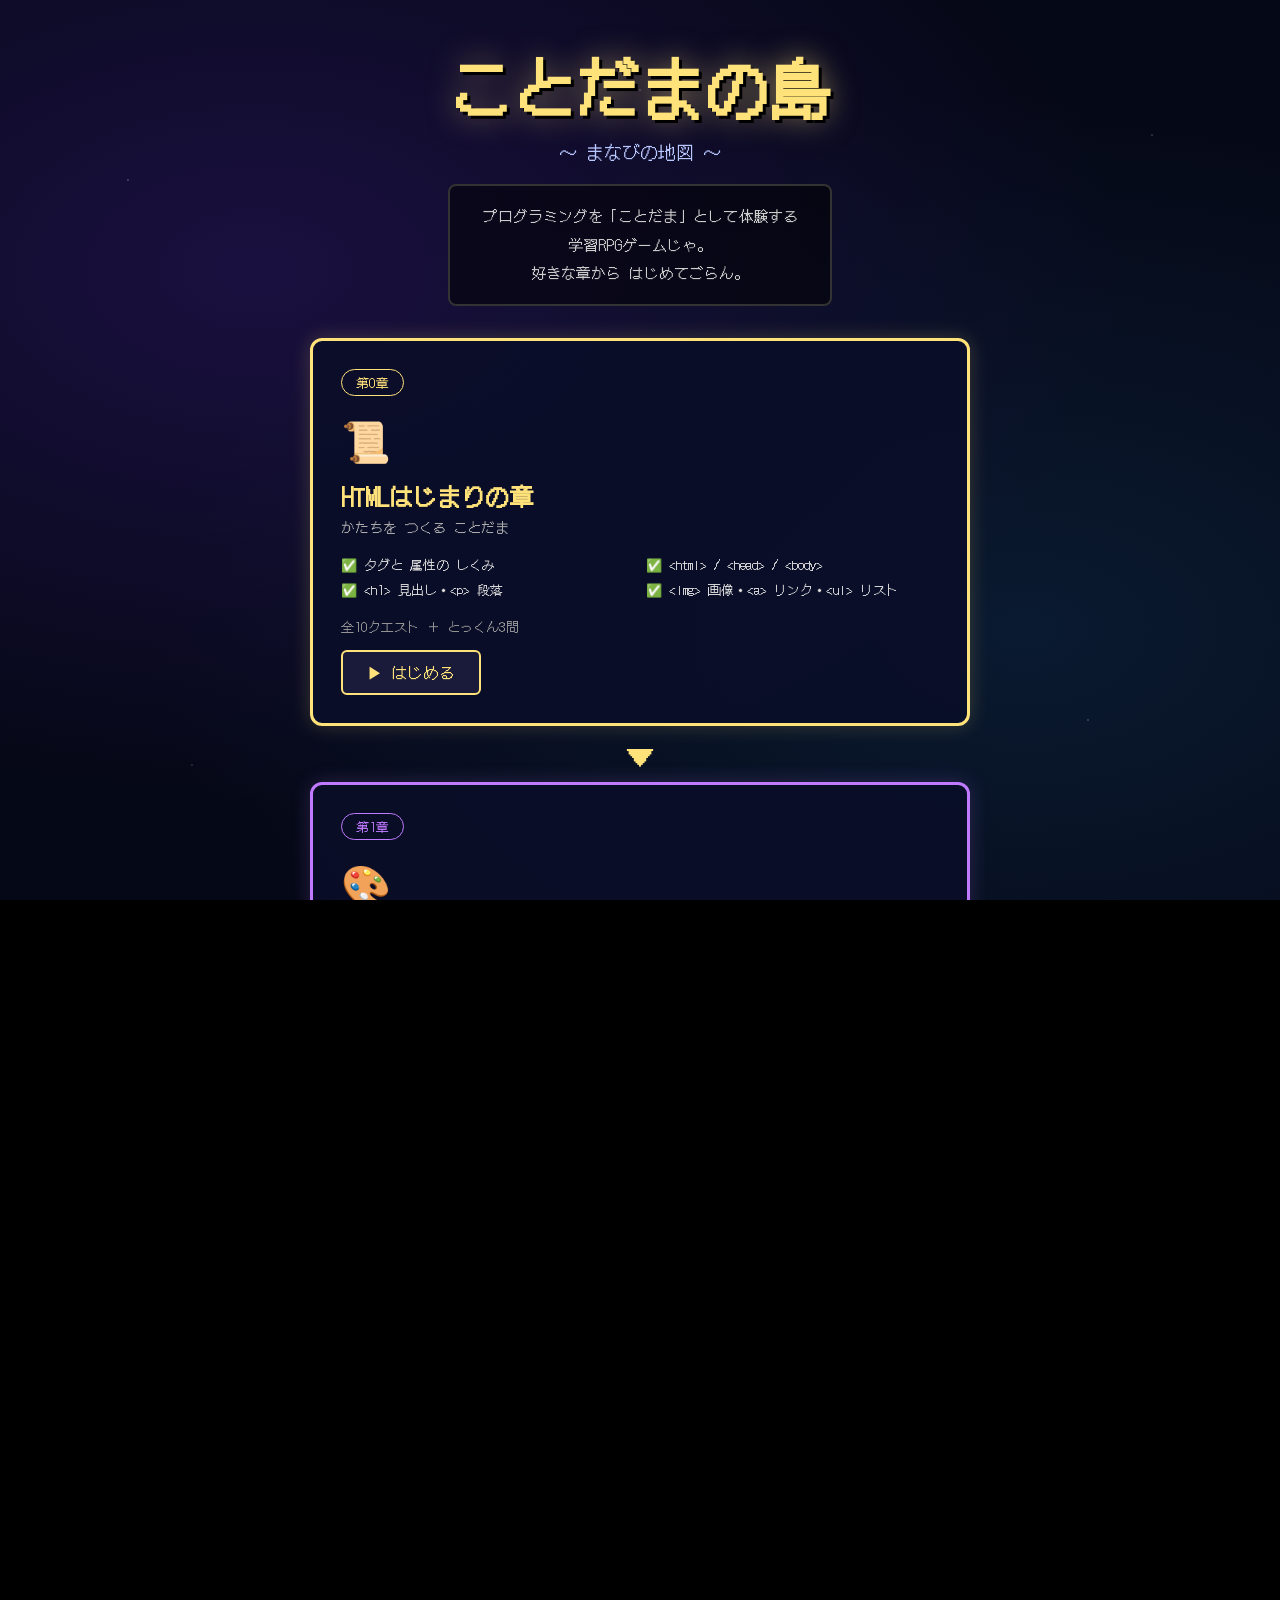
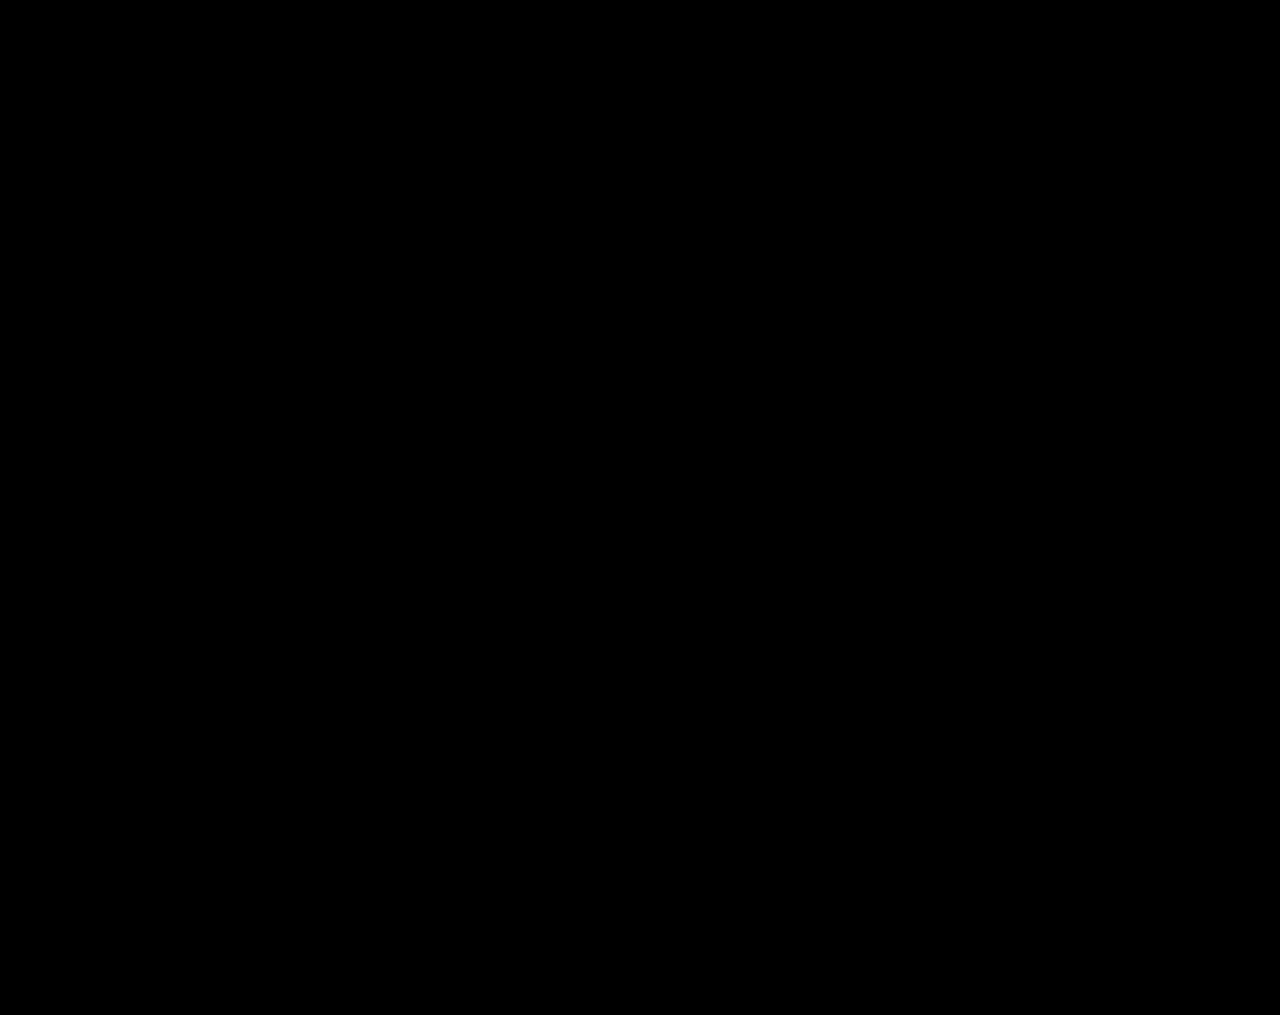
==== index.html @ 4306a242 "Initial commit Co-Authored-By: Claude Opus 4.8 <noreply@anthropic.com>" ====
<!DOCTYPE html>
<html lang="ja">
<head>
  <meta charset="UTF-8">
  <meta name="viewport" content="width=device-width, initial-scale=1.0">
  <title>ことだまの島 ～まなびの地図～</title>
  <link href="https://fonts.googleapis.com/css2?family=DotGothic16&family=Yusei+Magic&display=swap" rel="stylesheet">
  <link rel="stylesheet" href="css/style.css">
  <link rel="stylesheet" href="css/home.css">
</head>
<body>
  <div class="home-wrap">

    <!-- タイトルロゴ -->
    <header class="home-header">
      <h1 class="home-logo">ことだまの島</h1>
      <p class="home-tagline">～ まなびの地図 ～</p>
      <p class="home-desc">
        プログラミングを「ことだま」として体験する<br>
        学習RPGゲームじゃ。<br>
        好きな章から はじめてごらん。
      </p>
    </header>

    <!-- 章選択カード -->
    <main class="chapter-map">

      <!-- 第0章：HTML編 -->
      <a href="html-game.html" class="chapter-card html-card">
        <div class="card-badge">第0章</div>
        <div class="card-icon">📜</div>
        <h2 class="card-title">HTMLはじまりの章</h2>
        <p class="card-subtitle">かたちを つくる ことだま</p>
        <ul class="card-skills">
          <li>✅ タグと 属性の しくみ</li>
          <li>✅ &lt;html&gt; / &lt;head&gt; / &lt;body&gt;</li>
          <li>✅ &lt;h1&gt; 見出し・&lt;p&gt; 段落</li>
          <li>✅ &lt;img&gt; 画像・&lt;a&gt; リンク・&lt;ul&gt; リスト</li>
        </ul>
        <div class="card-quests">全10クエスト ＋ とっくん3問</div>
        <div class="card-start">▶ はじめる</div>
      </a>

      <!-- 矢印 -->
      <div class="map-arrow">▼</div>

      <!-- 第1章：CSS編 -->
      <a href="css-game.html" class="chapter-card css-card">
        <div class="card-badge">第1章</div>
        <div class="card-icon">🎨</div>
        <h2 class="card-title">いろをぬる章</h2>
        <p class="card-subtitle">かざりを つける ことだま</p>
        <ul class="card-skills">
          <li>✅ &lt;style&gt; タグの しくみ</li>
          <li>✅ color / background-color</li>
          <li>✅ font-size / text-align</li>
          <li>✅ padding / クラスセレクタ</li>
        </ul>
        <div class="card-quests">全8クエスト ＋ とっくん3問</div>
        <div class="card-start">▶ はじめる</div>
      </a>

      <!-- 矢印 -->
      <div class="map-arrow">▼</div>

      <!-- 第2章：JavaScript編 -->
      <a href="js-game.html" class="chapter-card js-card-open">
        <div class="card-badge js-badge">第2章</div>
        <div class="card-icon">⚡</div>
        <h2 class="card-title js-card-title">うごきを あたえる章</h2>
        <p class="card-subtitle">いのちを ふきこむ ことだま</p>
        <ul class="card-skills">
          <li>✅ 変数（ことだま石）</li>
          <li>✅ 計算・文字のあつかい</li>
          <li>✅ if文・forループ</li>
          <li>✅ 配列・関数（まほうのなまえ）</li>
        </ul>
        <div class="card-quests">全10クエスト ＋ とっくん3問</div>
        <div class="card-start js-card-start">▶ はじめる</div>
      </a>

      <!-- 矢印 -->
      <div class="map-arrow">▼</div>

      <!-- 第3章：DOM操作編 -->
      <a href="dom-game.html" class="chapter-card dom-card">
        <div class="card-badge dom-badge">第3章</div>
        <div class="card-icon">🪄</div>
        <h2 class="card-title dom-card-title">ページを あやつる章</h2>
        <p class="card-subtitle">3つの ちからを つなぐ ことだま</p>
        <ul class="card-skills">
          <li>✅ getElementById・textContent</li>
          <li>✅ style・classList（CSS連携）</li>
          <li>✅ addEventListener（ボタンで動く！）</li>
          <li>✅ ミニアプリ「メモちょう」を 作る</li>
        </ul>
        <div class="card-quests">全10クエスト ＋ とっくん3問（アプリ自作）</div>
        <div class="card-start dom-card-start">▶ はじめる</div>
      </a>

      <!-- 矢印 -->
      <div class="map-arrow">▼</div>

      <!-- 本編：Code of History（全4章クリアで解放） -->
      <a href="../Code of History/index.html" class="chapter-card honhen-card locked" id="honhen-card">
        <div class="card-badge honhen-badge">本編</div>
        <div class="card-icon">🏛</div>
        <h2 class="card-title honhen-title">Code of History</h2>
        <p class="card-subtitle">あんごうの れきしを かけぬける だいぼうけん</p>
        <p class="honhen-message" id="honhen-message">🔒 4つの章を すべてクリアすると とびらが ひらく…</p>
        <div class="card-start honhen-start" id="honhen-start" hidden>▶ 本編へ 旅立つ</div>
      </a>

    </main>

    <!-- フッターメッセージ -->
    <footer class="home-footer">
      <p>💡 わからなくなったら「ヒント」ボタンを つかえるぞ。<br>
         ゆっくり じぶんのペースで すすんでよいのじゃ。</p>
    </footer>

  </div>

  <script src="js/home.js"></script>
</body>
</html>
---- css/style.css ----
/* ========================================
   ことだまの島 - ドラクエ風スタイル
   ======================================== */

* {
  margin: 0;
  padding: 0;
  box-sizing: border-box;
}

html, body {
  height: 100%;
  font-family: 'DotGothic16', 'Yusei Magic', sans-serif;
  background: #000;
  color: #fff;
  overflow: hidden;
}

/* 画面切替 */
.screen {
  display: none;
  width: 100vw;
  height: 100vh;
}
.screen.active {
  display: flex;
}

/* ============ タイトル画面 ============ */
#title-screen {
  background:
    radial-gradient(ellipse at center, #1a2547 0%, #050816 80%);
  justify-content: center;
  align-items: center;
}
.title-inner {
  text-align: center;
  padding: 40px;
  max-width: 600px;
}
.game-title {
  font-size: clamp(40px, 7vw, 72px);
  letter-spacing: 0.1em;
  color: #ffe27a;
  text-shadow:
    3px 3px 0 #000,
    -1px -1px 0 #000,
    0 0 30px rgba(255, 226, 122, 0.5);
  margin-bottom: 10px;
}
.game-subtitle {
  font-size: clamp(16px, 2.5vw, 24px);
  color: #b8c7ff;
  margin-bottom: 40px;
}
.title-desc {
  font-size: 16px;
  line-height: 1.9;
  color: #ddd;
  margin-bottom: 40px;
  background: rgba(0, 0, 0, 0.5);
  border: 3px solid #fff;
  border-radius: 6px;
  padding: 20px;
}
.title-hint {
  margin-top: 20px;
  font-size: 12px;
  color: #888;
}

/* ============ ドラクエ風ボタン ============ */
.dq-button {
  font-family: inherit;
  font-size: 18px;
  background: #1a1a3a;
  color: #fff;
  border: 3px solid #fff;
  border-radius: 6px;
  padding: 12px 28px;
  cursor: pointer;
  letter-spacing: 0.05em;
  transition: all 0.1s;
  box-shadow: 0 4px 0 #000;
}
.dq-button:hover {
  background: #2a3a6a;
  transform: translateY(-2px);
  box-shadow: 0 6px 0 #000;
}
.dq-button:active {
  transform: translateY(2px);
  box-shadow: 0 2px 0 #000;
}
.dq-button.small {
  font-size: 14px;
  padding: 8px 16px;
}
.dq-button.gray {
  background: #2a2a3a;
  border-color: #999;
  color: #ddd;
}

/* ============ ゲーム本編画面 ============ */
#game-screen {
  flex-direction: column;
  background: #0a0e1f;
}

/* ステータスバー */
.status-bar {
  display: flex;
  gap: 20px;
  align-items: center;
  padding: 10px 20px;
  background: #1a1a3a;
  border-bottom: 3px solid #fff;
  font-size: 14px;
  flex-wrap: wrap;
}
.status-item strong {
  color: #ffe27a;
  font-size: 16px;
  margin-left: 4px;
}
.quest-title-display {
  margin-left: auto;
  color: #b8c7ff;
}
.quest-title-display strong {
  color: #ffe27a;
}

/* メインエリア（左右2分割） */
.main-area {
  flex: 1;
  display: grid;
  grid-template-columns: 1fr 1fr;
  gap: 10px;
  padding: 10px;
  min-height: 0;
}
.panel {
  display: flex;
  flex-direction: column;
  background: #0d1124;
  border: 3px solid #fff;
  border-radius: 6px;
  overflow: hidden;
  min-height: 0;
}
.panel-header {
  background: #1a1a3a;
  border-bottom: 2px solid #fff;
  padding: 8px 14px;
  font-size: 15px;
  color: #ffe27a;
  letter-spacing: 0.05em;
}

/* エディタ */
#code-editor {
  flex: 1;
  width: 100%;
  background: #050816;
  color: #d4f0ff;
  border: none;
  outline: none;
  padding: 14px;
  font-family: 'Courier New', 'DotGothic16', monospace;
  font-size: 15px;
  line-height: 1.7;
  resize: none;
  tab-size: 2;
}
.editor-buttons {
  display: flex;
  gap: 8px;
  padding: 8px;
  background: #1a1a3a;
  border-top: 2px solid #fff;
}

/* プレビュー */
#preview-frame {
  flex: 1;
  width: 100%;
  background: #fff;
  border: none;
}

/* メッセージウィンドウ（ドラクエ風） */
.message-window {
  position: relative;
  margin: 0 10px 10px;
  background: #000;
  border: 4px solid #fff;
  border-radius: 8px;
  padding: 16px 50px 16px 20px;
  min-height: 110px;
  box-shadow:
    inset 0 0 0 2px #000,
    inset 0 0 0 4px #fff;
}
.message-speaker {
  font-size: 14px;
  color: #ffe27a;
  margin-bottom: 8px;
}
.message-text {
  font-size: 17px;
  line-height: 1.7;
  color: #fff;
  white-space: pre-wrap;
  min-height: 50px;
}
.next-arrow {
  position: absolute;
  right: 16px;
  bottom: 12px;
  background: none;
  border: none;
  color: #ffe27a;
  font-size: 24px;
  cursor: pointer;
  animation: blink 1s steps(2) infinite;
}
.next-arrow:hover {
  transform: scale(1.2);
}
.next-arrow.hidden {
  display: none;
}
@keyframes blink {
  50% { opacity: 0; }
}

/* ============ モーダル ============ */
.modal {
  position: fixed;
  inset: 0;
  background: rgba(0, 0, 0, 0.85);
  display: flex;
  justify-content: center;
  align-items: center;
  z-index: 100;
  animation: fadeIn 0.3s;
}
.modal.hidden {
  display: none;
}
@keyframes fadeIn {
  from { opacity: 0; }
  to { opacity: 1; }
}
.modal-content {
  background: #0d1124;
  border: 4px solid #ffe27a;
  border-radius: 10px;
  padding: 36px;
  max-width: 520px;
  text-align: center;
  box-shadow: 0 0 40px rgba(255, 226, 122, 0.5);
  animation: popIn 0.4s;
}
@keyframes popIn {
  from { transform: scale(0.7); opacity: 0; }
  to { transform: scale(1); opacity: 1; }
}
.modal-title {
  font-size: 28px;
  color: #ffe27a;
  margin-bottom: 24px;
  text-shadow: 2px 2px 0 #000;
}
.reveal-box {
  background: #1a1a3a;
  border: 2px solid #fff;
  border-radius: 6px;
  padding: 20px;
  margin-bottom: 24px;
}
.reveal-label {
  font-size: 14px;
  color: #b8c7ff;
  margin-bottom: 10px;
}
.reveal-name {
  font-size: 26px;
  color: #ffe27a;
  margin-bottom: 12px;
  font-weight: bold;
}
.reveal-desc {
  font-size: 15px;
  line-height: 1.8;
  color: #ddd;
  text-align: left;
}
.ending-text {
  font-size: 16px;
  line-height: 1.9;
  color: #fff;
  margin-bottom: 24px;
}

/* タイトルナビリンク */
.title-nav {
  display: flex;
  gap: 16px;
  justify-content: center;
  flex-wrap: wrap;
}
.nav-link {
  color: #b8c7ff;
  text-decoration: none;
  font-size: 14px;
  padding: 6px 14px;
  border: 1px solid #555;
  border-radius: 4px;
  font-family: inherit;
  transition: all 0.2s;
}
.nav-link:hover {
  border-color: #ffe27a;
  color: #ffe27a;
}

/* エンディングのボタン群 */
.ending-buttons {
  display: flex;
  flex-direction: column;
  gap: 12px;
  align-items: center;
}

/* タイプライター中のカーソル */
.typing-cursor {
  display: inline-block;
  width: 10px;
  background: #ffe27a;
  animation: blink 0.7s steps(2) infinite;
}

/* 汎用の表示切替 */
.is-hidden {
  display: none !important;
}

/* タイトル画面の「つづきから」「とっくん」ボタン */
.title-extra-buttons {
  margin-top: 14px;
  display: flex;
  gap: 12px;
  justify-content: center;
  flex-wrap: wrap;
}

/* ステータスバーの図鑑ボタン */
.status-bar .zukan-btn {
  font-size: 12px;
  padding: 4px 10px;
}

/* ============ ことだま図鑑 ============ */
.zukan-content {
  max-width: 640px;
  width: 90vw;
  max-height: 85vh;
  display: flex;
  flex-direction: column;
}
.zukan-note {
  font-size: 13px;
  color: #b8c7ff;
  margin-bottom: 14px;
}
.zukan-list {
  overflow-y: auto;
  text-align: left;
  display: flex;
  flex-direction: column;
  gap: 10px;
  margin-bottom: 18px;
  padding-right: 4px;
  min-height: 0;
}
.zukan-entry {
  background: #1a1a3a;
  border: 2px solid #fff;
  border-radius: 6px;
  padding: 12px 14px;
  flex-shrink: 0;
}
.zukan-name {
  color: #ffe27a;
  font-size: 18px;
  margin-bottom: 6px;
}
.zukan-desc {
  color: #ddd;
  font-size: 13px;
  line-height: 1.7;
  white-space: pre-wrap;
}
.zukan-entry.locked {
  opacity: 0.55;
  border-color: #666;
}
.zukan-entry.locked .zukan-name {
  color: #999;
}

/* レスポンシブ */
@media (max-width: 900px) {
  .main-area {
    grid-template-columns: 1fr;
    grid-template-rows: 1fr 1fr;
  }
  .quest-title-display {
    width: 100%;
    margin-left: 0;
  }
}
---- css/home.css ----
/* ========================================
   ホーム画面（まなびの地図）スタイル
   ======================================== */

body {
  overflow-y: auto;
  background:
    radial-gradient(ellipse at 20% 30%, #1a1040 0%, transparent 60%),
    radial-gradient(ellipse at 80% 70%, #0a1a30 0%, transparent 60%),
    #050816;
}

/* 星屑アニメーション */
body::before {
  content: '';
  position: fixed;
  inset: 0;
  background-image:
    radial-gradient(1px 1px at 10% 20%, rgba(255,255,255,0.6) 0%, transparent 100%),
    radial-gradient(1px 1px at 30% 60%, rgba(255,255,255,0.4) 0%, transparent 100%),
    radial-gradient(1px 1px at 50% 10%, rgba(255,255,255,0.5) 0%, transparent 100%),
    radial-gradient(1px 1px at 70% 40%, rgba(255,255,255,0.3) 0%, transparent 100%),
    radial-gradient(1px 1px at 85% 80%, rgba(255,255,255,0.6) 0%, transparent 100%),
    radial-gradient(1px 1px at 15% 85%, rgba(255,255,255,0.4) 0%, transparent 100%),
    radial-gradient(1px 1px at 90% 15%, rgba(255,255,255,0.5) 0%, transparent 100%),
    radial-gradient(1px 1px at 55% 75%, rgba(255,255,255,0.3) 0%, transparent 100%);
  pointer-events: none;
  z-index: 0;
}

.home-wrap {
  position: relative;
  z-index: 1;
  max-width: 700px;
  margin: 0 auto;
  padding: 40px 20px 60px;
  display: flex;
  flex-direction: column;
  align-items: center;
  gap: 32px;
}

/* ヘッダー */
.home-header {
  text-align: center;
}
.home-logo {
  font-family: 'DotGothic16', sans-serif;
  font-size: clamp(36px, 7vw, 64px);
  color: #ffe27a;
  text-shadow:
    3px 3px 0 #000,
    0 0 30px rgba(255,226,122,0.5);
  margin-bottom: 6px;
}
.home-tagline {
  font-size: 18px;
  color: #b8c7ff;
  margin-bottom: 20px;
}
.home-desc {
  font-size: 15px;
  line-height: 1.9;
  color: #ccc;
  background: rgba(0,0,0,0.5);
  border: 2px solid #333;
  border-radius: 8px;
  padding: 16px 24px;
}

/* 章の地図 */
.chapter-map {
  display: flex;
  flex-direction: column;
  align-items: center;
  gap: 0;
  width: 100%;
}

/* 矢印 */
.map-arrow {
  font-size: 28px;
  color: #ffe27a;
  margin: 8px 0;
  animation: bounce 1.2s ease-in-out infinite;
}
@keyframes bounce {
  0%, 100% { transform: translateY(0); }
  50%       { transform: translateY(6px); }
}

/* 章カードの共通スタイル */
.chapter-card {
  position: relative;
  width: 100%;
  background: rgba(10, 14, 40, 0.9);
  border: 3px solid #fff;
  border-radius: 12px;
  padding: 28px;
  text-decoration: none;
  color: #fff;
  transition: transform 0.2s, box-shadow 0.2s;
  display: block;
}
.chapter-card:not(.locked):hover {
  transform: translateY(-4px) scale(1.01);
}

/* HTML編 テーマ */
.html-card {
  border-color: #ffe27a;
  box-shadow: 0 0 20px rgba(255,226,122,0.2);
}
.html-card:hover {
  box-shadow: 0 8px 32px rgba(255,226,122,0.4);
}

/* CSS編 テーマ */
.css-card {
  border-color: #c07aff;
  box-shadow: 0 0 20px rgba(192,122,255,0.2);
}
.css-card:hover {
  box-shadow: 0 8px 32px rgba(192,122,255,0.4);
}

/* JS編（ロック中） */
.js-card {
  border-color: #555;
  opacity: 0.6;
  cursor: not-allowed;
}
.lock-icon {
  position: absolute;
  top: 12px;
  right: 16px;
  font-size: 24px;
}

/* バッジ */
.card-badge {
  display: inline-block;
  padding: 3px 14px;
  border-radius: 20px;
  font-size: 13px;
  margin-bottom: 14px;
  border: 1px solid currentColor;
}
.html-card .card-badge { color: #ffe27a; border-color: #ffe27a; }
.css-card  .card-badge { color: #c07aff; border-color: #c07aff; }
.js-card   .card-badge { color: #888;    border-color: #888; }

/* カードアイコン */
.card-icon {
  font-size: 40px;
  margin-bottom: 10px;
}

/* カードタイトル */
.card-title {
  font-size: 24px;
  margin-bottom: 4px;
}
.html-card .card-title { color: #ffe27a; }
.css-card  .card-title { color: #e8a0ff; }
.js-card   .card-title { color: #aaa; }

.card-subtitle {
  font-size: 14px;
  color: #aaa;
  margin-bottom: 18px;
}

/* スキルリスト */
.card-skills {
  list-style: none;
  display: grid;
  grid-template-columns: 1fr 1fr;
  gap: 6px 12px;
  margin-bottom: 18px;
}
.card-skills li {
  font-size: 13px;
  color: #ddd;
}

/* クエスト数 */
.card-quests {
  font-size: 13px;
  color: #999;
  margin-bottom: 14px;
}

/* スタートボタン風 */
.card-start {
  display: inline-block;
  background: #1a1a3a;
  border: 2px solid currentColor;
  border-radius: 6px;
  padding: 8px 24px;
  font-size: 16px;
  font-family: inherit;
}
.html-card .card-start { color: #ffe27a; border-color: #ffe27a; }
.css-card  .card-start { color: #e8a0ff; border-color: #c07aff; }
.locked-text { color: #666; border-color: #666; cursor: not-allowed; }

/* DOM編カード（第3章・シアン） */
.dom-card {
  border-color: #7ad9ff;
  box-shadow: 0 0 20px rgba(122, 217, 255, 0.2);
}
.dom-card:hover {
  box-shadow: 0 8px 32px rgba(122, 217, 255, 0.4);
}
.dom-badge {
  color: #7ad9ff !important;
  border-color: #7ad9ff !important;
}
.dom-card-title {
  color: #7ad9ff !important;
}
.dom-card-start {
  color: #7ad9ff !important;
  border-color: #7ad9ff !important;
  background: #0a1f2e;
}

/* クリア進捗バッジ */
.card-progress {
  display: inline-block;
  font-size: 13px;
  color: #ffe27a;
  background: rgba(255, 226, 122, 0.08);
  border: 1px solid rgba(255, 226, 122, 0.5);
  border-radius: 20px;
  padding: 3px 14px;
  margin-bottom: 14px;
}
.card-progress.complete {
  color: #7dffb3;
  background: rgba(125, 255, 179, 0.08);
  border-color: rgba(125, 255, 179, 0.5);
}

/* フッター */
.home-footer {
  text-align: center;
  font-size: 14px;
  color: #888;
  line-height: 1.8;
  border-top: 1px solid #333;
  padding-top: 24px;
  width: 100%;
}

/* JavaScript編カード */
.js-card-open {
  position: relative;
  width: 100%;
  background: rgba(10, 14, 40, 0.9);
  border: 3px solid #7dffb3;
  border-radius: 12px;
  padding: 28px;
  text-decoration: none;
  color: #fff;
  transition: transform 0.2s, box-shadow 0.2s;
  display: block;
  box-shadow: 0 0 20px rgba(125,255,179,0.2);
}
.js-card-open:hover {
  transform: translateY(-4px) scale(1.01);
  box-shadow: 0 8px 32px rgba(125,255,179,0.4);
}
.js-badge {
  color: #7dffb3 !important;
  border-color: #7dffb3 !important;
}
.js-card-title {
  color: #7dffb3 !important;
}
.js-card-start {
  color: #7dffb3 !important;
  border-color: #7dffb3 !important;
  display: inline-block;
  background: #0a2a1a;
  border: 2px solid #7dffb3;
  border-radius: 6px;
  padding: 8px 24px;
  font-size: 16px;
  font-family: inherit;
}

/* 本編「Code of History」カード（金・ローマ風） */
.honhen-card {
  border-color: #d4a24e;
}
.honhen-card.locked {
  opacity: 0.55;
  filter: grayscale(0.4);
  cursor: not-allowed;
}
.honhen-card.unlocked {
  box-shadow: 0 0 24px rgba(212, 162, 78, 0.35);
}
.honhen-card.unlocked:hover {
  box-shadow: 0 8px 36px rgba(212, 162, 78, 0.55);
}
.honhen-badge {
  color: #ffd98a !important;
  border-color: #d4a24e !important;
}
.honhen-title {
  color: #ffd98a !important;
  letter-spacing: 0.06em;
}
.honhen-message {
  font-size: 14px;
  color: #d8c9a8;
  line-height: 1.8;
  margin: 12px 0 16px;
}
.honhen-start {
  color: #ffd98a !important;
  border-color: #d4a24e !important;
  display: inline-block;
  background: #2a1f0a;
  border: 2px solid #d4a24e;
  border-radius: 6px;
  padding: 8px 24px;
  font-size: 16px;
  font-family: inherit;
}

/* レスポンシブ */
@media (max-width: 500px) {
  .card-skills {
    grid-template-columns: 1fr;
  }
  .home-wrap {
    padding: 24px 12px 40px;
  }
}
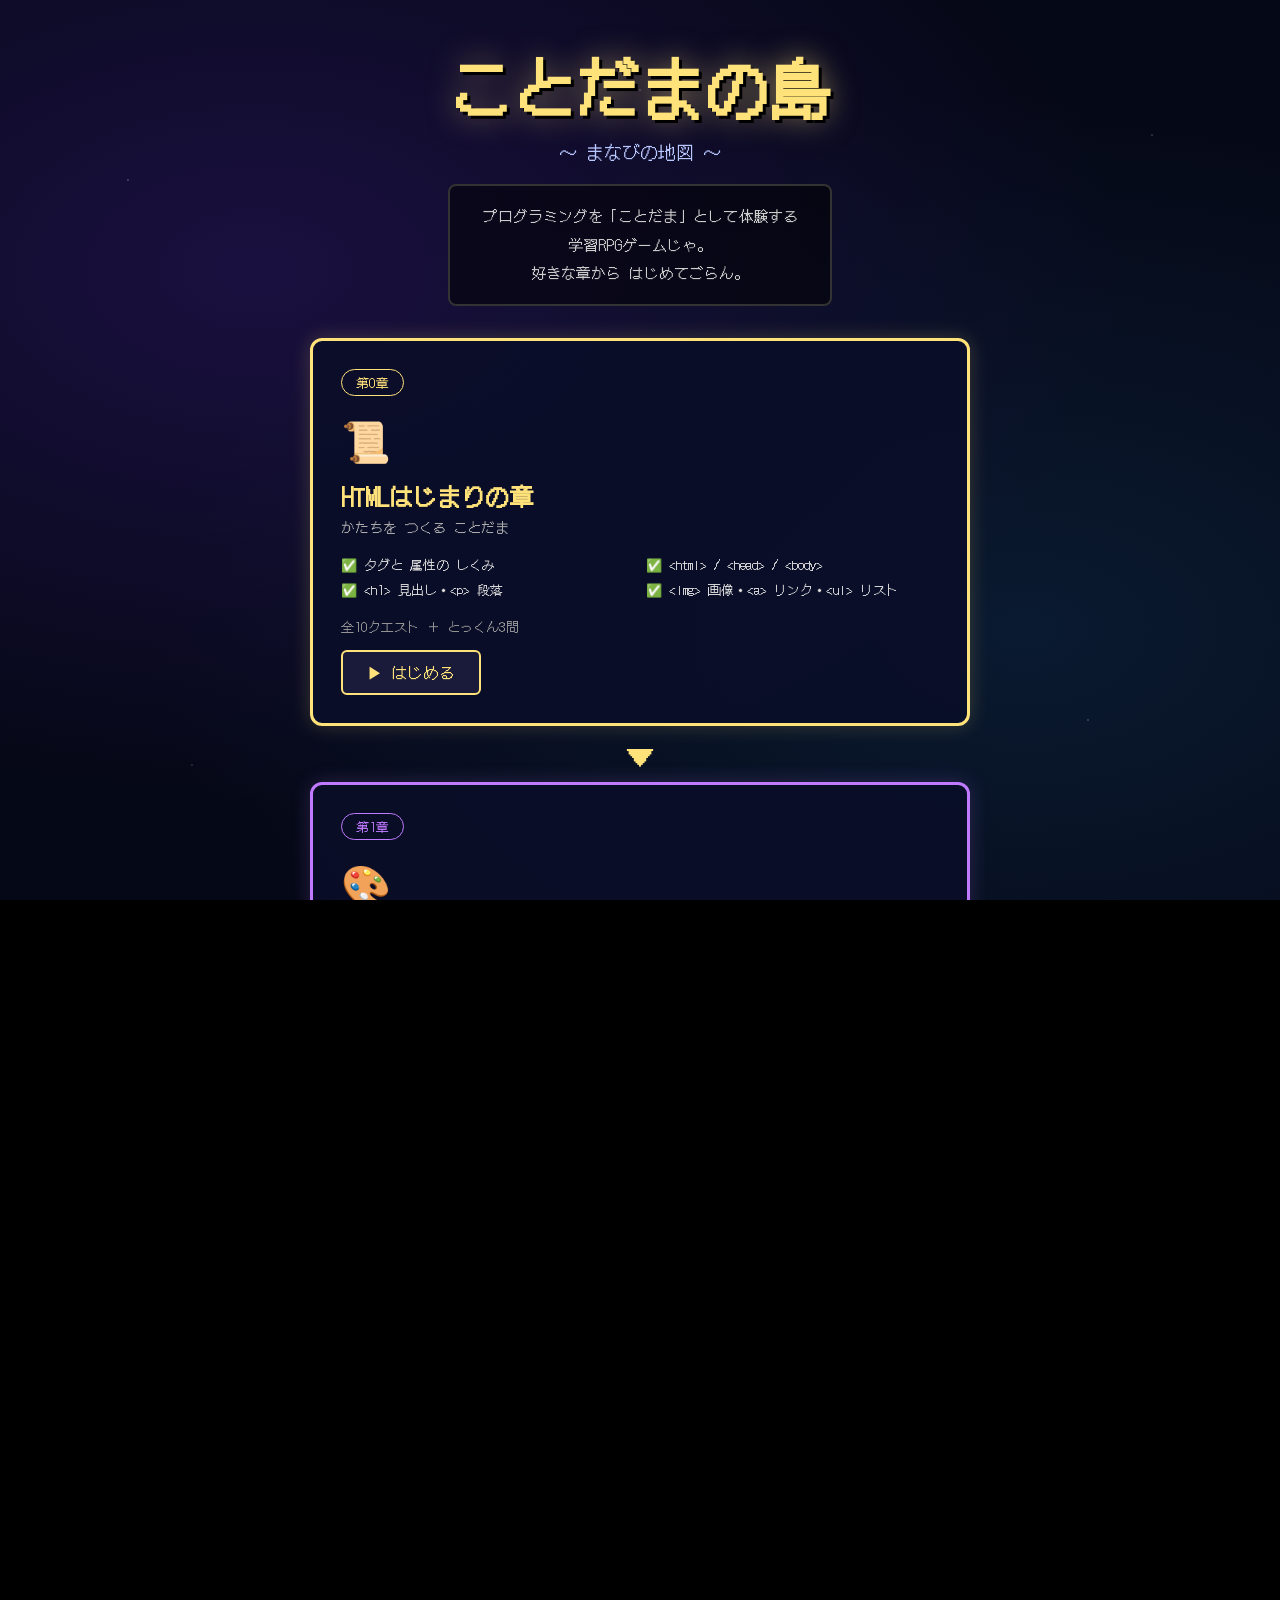
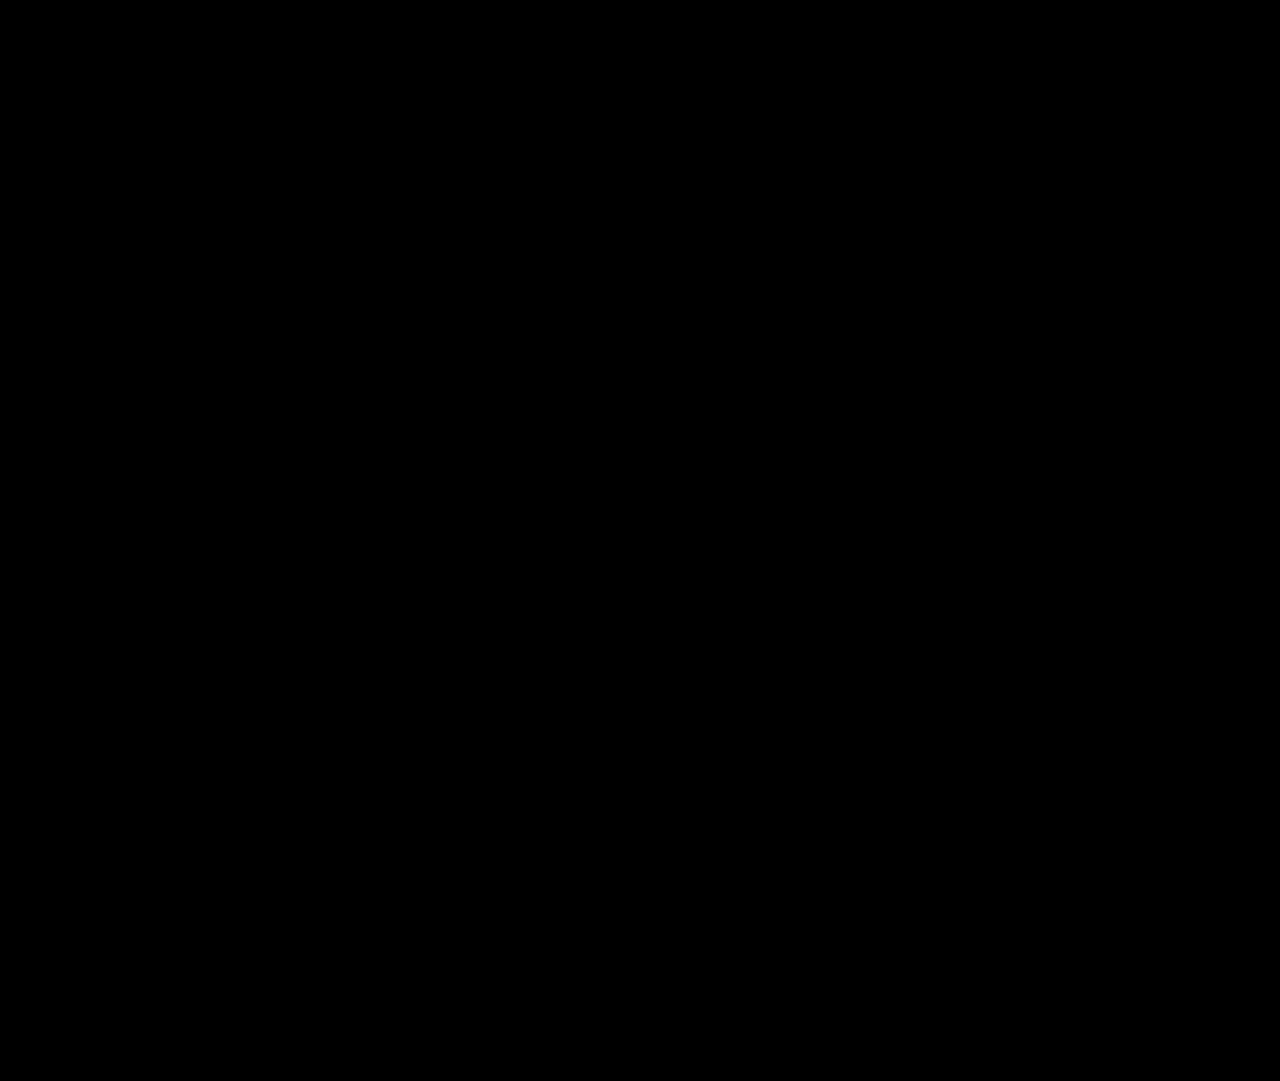
==== commit c3a2f203: "ことだま大全（チートシート）とじゆうちょう（自由制作）を追加 - taizen.html: 全4章の図鑑を1ページに統合。クリア分だけ解放、   にがてメモ（つまずき回数ランキング）表示、印刷対応 -" ====
--- a/index.html
+++ b/index.html
@@ -113,6 +113,12 @@
 
     </main>
 
+    <!-- どうぐばこ（大全・じゆうちょう） -->
+    <nav class="title-nav">
+      <a href="taizen.html" class="nav-link">📖 ことだま大全（まなびの チートシート）</a>
+      <a href="jiyucho.html" class="nav-link">✏️ じゆうちょう（すきに つくる）</a>
+    </nav>
+
     <!-- フッターメッセージ -->
     <footer class="home-footer">
       <p>💡 わからなくなったら「ヒント」ボタンを つかえるぞ。<br>
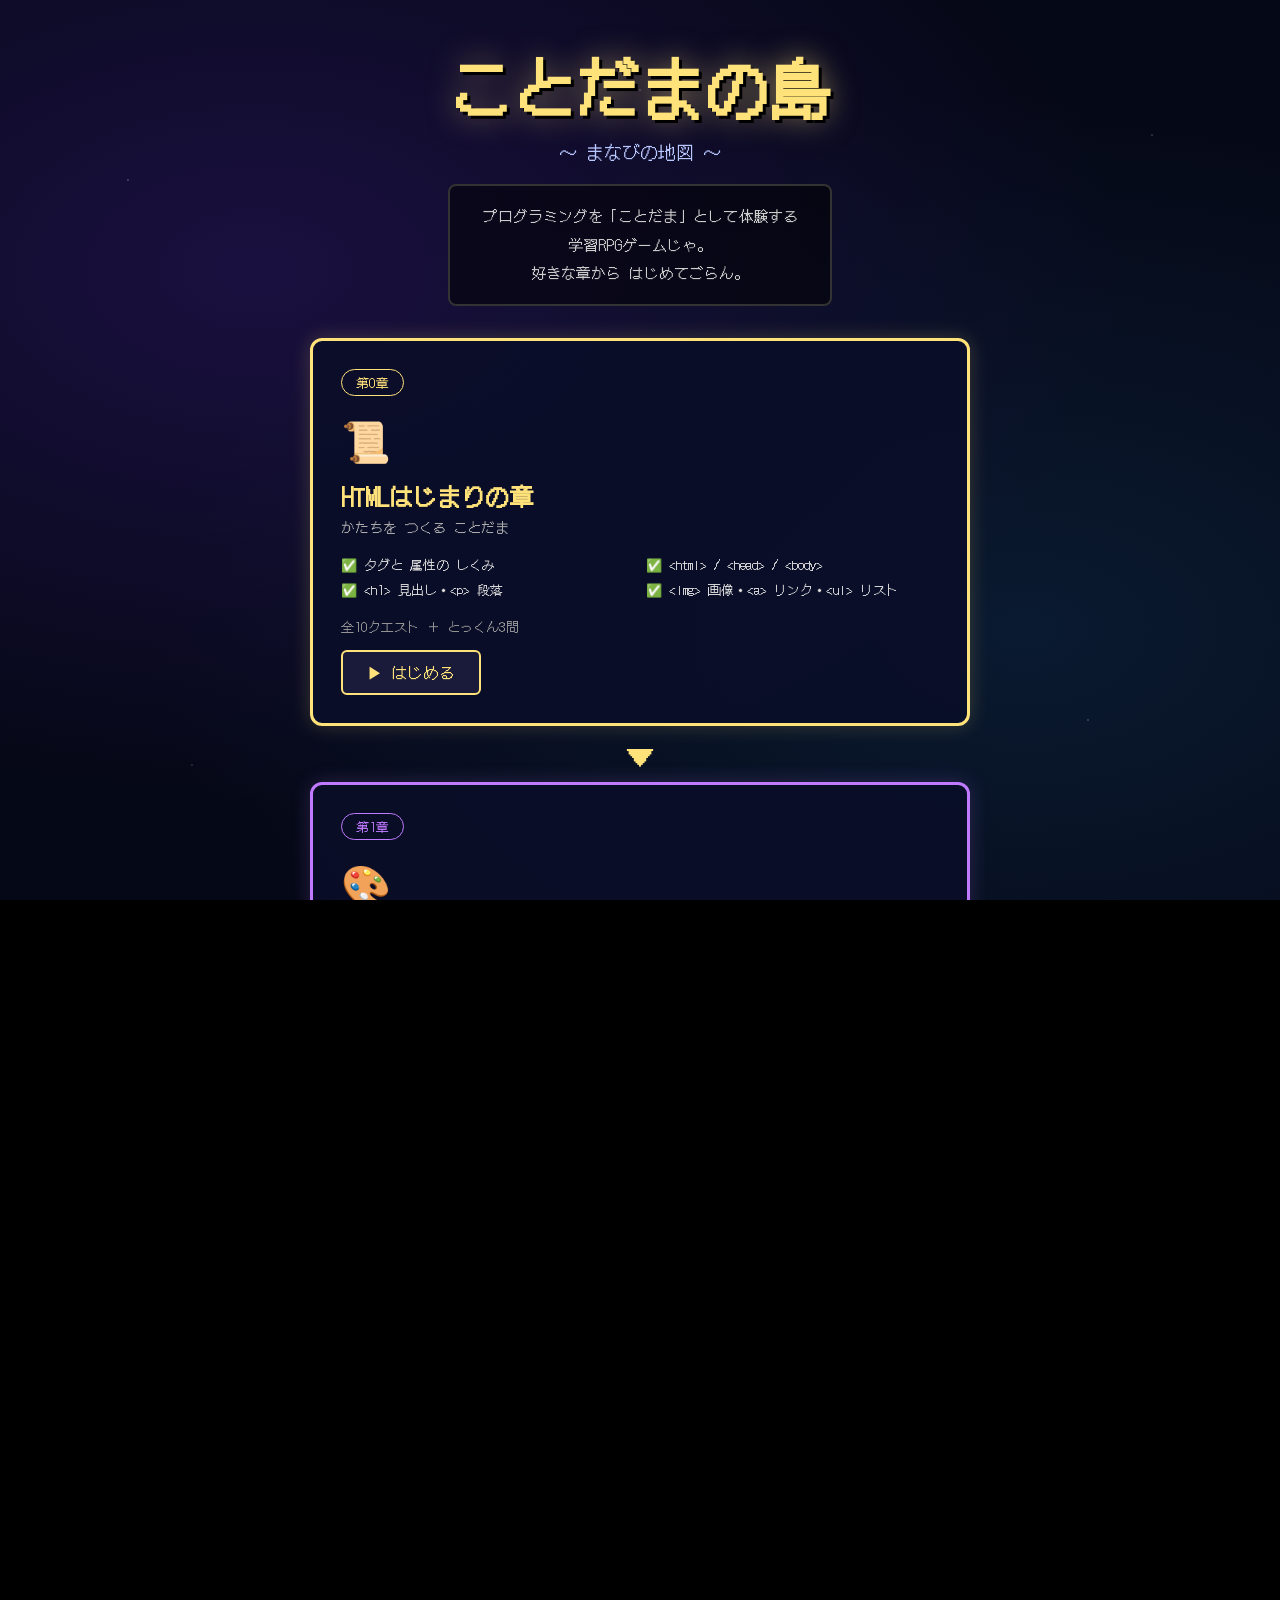
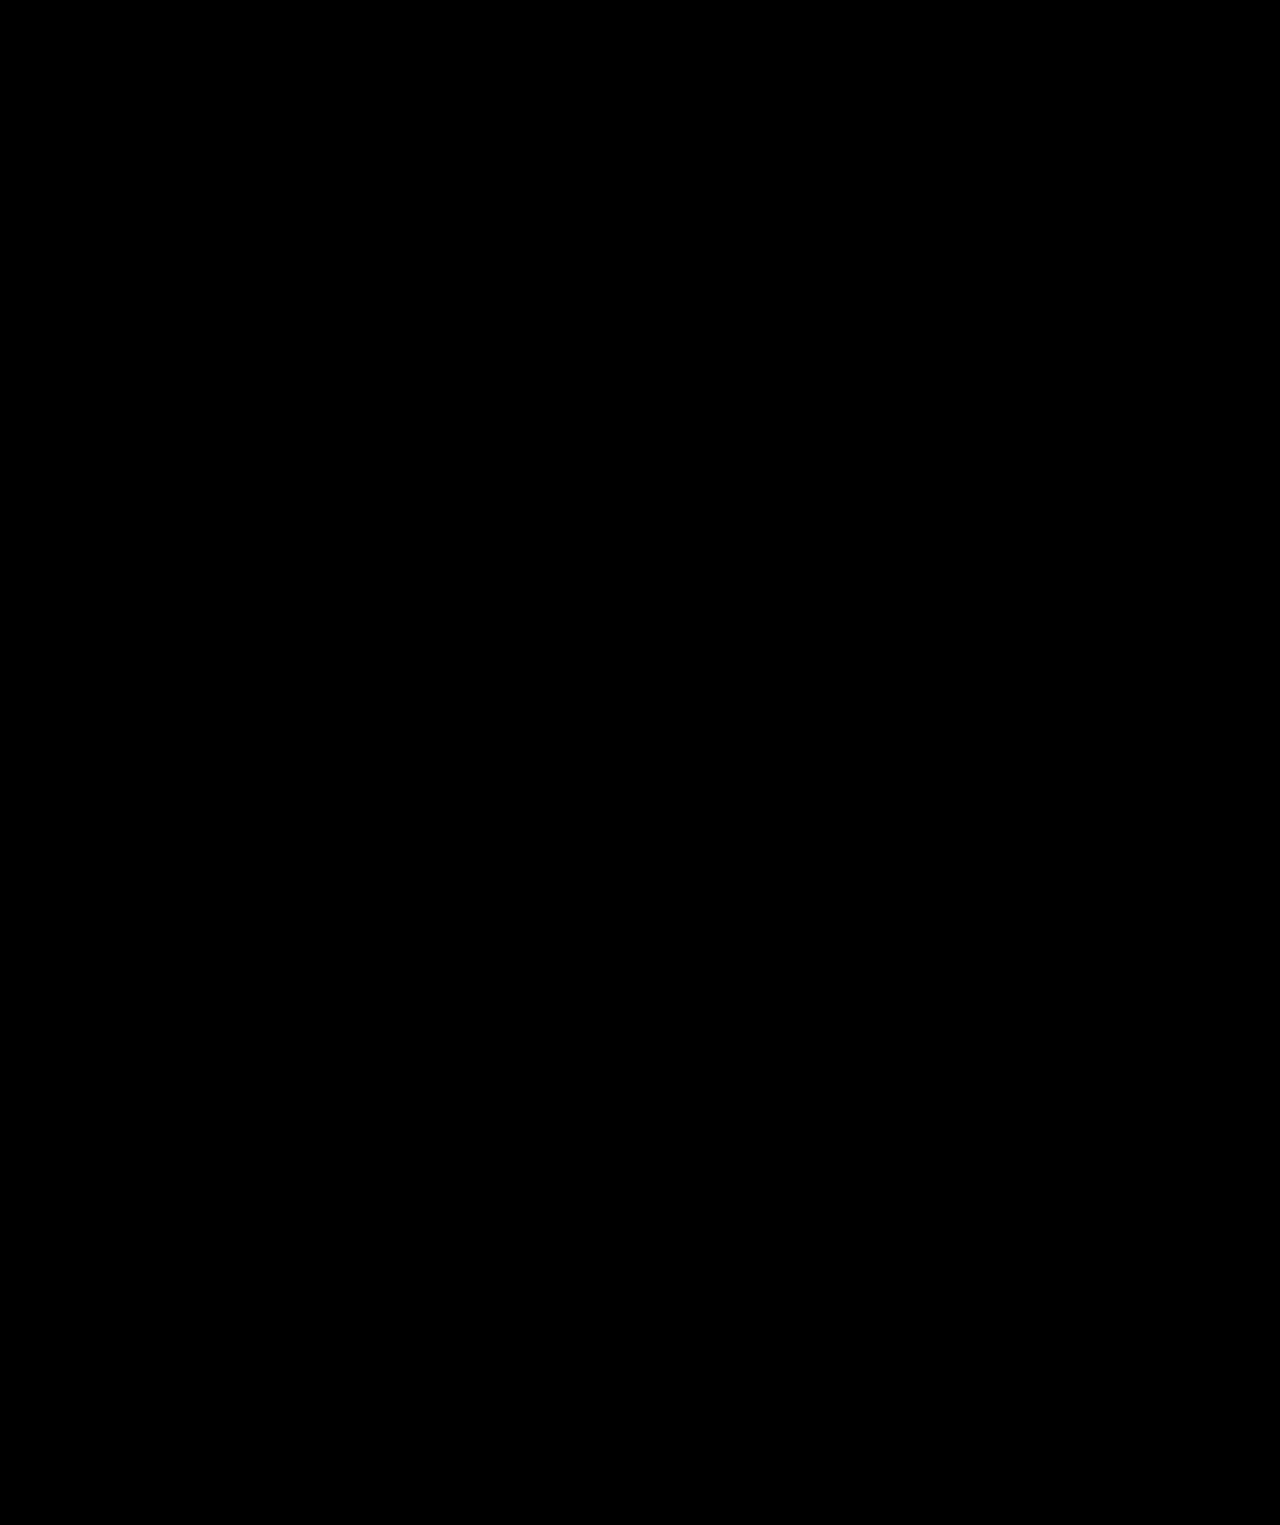
==== commit b789651a: "第4章「ならべる章」（レイアウト編）とMDN調べ方案内を追加 - layout-game.html: div・flexbox・gap・中央配置・flex:1・flex-wrap・   ナビバーを学ぶ全" ====
--- a/index.html
+++ b/index.html
@@ -101,6 +101,25 @@
       <!-- 矢印 -->
       <div class="map-arrow">▼</div>
 
+      <!-- 第4章：レイアウト編 -->
+      <a href="layout-game.html" class="chapter-card layout-card">
+        <div class="card-badge layout-badge">第4章</div>
+        <div class="card-icon">📐</div>
+        <h2 class="card-title layout-card-title">ならべる章</h2>
+        <p class="card-subtitle">ばしょを あやつる ことだま</p>
+        <ul class="card-skills">
+          <li>✅ &lt;div&gt;（みえない はこ）</li>
+          <li>✅ display: flex・gap（よこならべ）</li>
+          <li>✅ どまんなか配置・flex: 1</li>
+          <li>✅ カードならべ・ナビバー・ミニサイト</li>
+        </ul>
+        <div class="card-quests">全8クエスト ＋ とっくん3問</div>
+        <div class="card-start layout-card-start">▶ はじめる</div>
+      </a>
+
+      <!-- 矢印 -->
+      <div class="map-arrow">▼</div>
+
       <!-- 本編：Code of History（全4章クリアで解放） -->
       <a href="../Code of History/index.html" class="chapter-card honhen-card locked" id="honhen-card">
         <div class="card-badge honhen-badge">本編</div>
--- a/css/style.css
+++ b/css/style.css
@@ -412,6 +412,24 @@
   color: #999;
 }
 
+/* キーボード操作時のフォーカスを見やすく */
+.dq-button:focus-visible,
+.nav-link:focus-visible,
+.next-arrow:focus-visible,
+#code-editor:focus-visible {
+  outline: 3px solid #ffe27a;
+  outline-offset: 2px;
+}
+
+/* アニメーションを減らす設定の人には演出を止める */
+@media (prefers-reduced-motion: reduce) {
+  *, *::before, *::after {
+    animation-duration: 0.01ms !important;
+    animation-iteration-count: 1 !important;
+    transition-duration: 0.01ms !important;
+  }
+}
+
 /* レスポンシブ */
 @media (max-width: 900px) {
   .main-area {
--- a/css/home.css
+++ b/css/home.css
@@ -226,6 +226,27 @@
   background: #0a1f2e;
 }
 
+/* 第4章カード（レイアウト編・オレンジ） */
+.layout-card {
+  border-color: #ffb27a;
+  box-shadow: 0 0 20px rgba(255, 178, 122, 0.2);
+}
+.layout-card:hover {
+  box-shadow: 0 8px 32px rgba(255, 178, 122, 0.4);
+}
+.layout-badge {
+  color: #ffb27a !important;
+  border-color: #ffb27a !important;
+}
+.layout-card-title {
+  color: #ffb27a !important;
+}
+.layout-card-start {
+  color: #ffb27a !important;
+  border-color: #ffb27a !important;
+  background: #2e1a0a;
+}
+
 /* クリア進捗バッジ */
 .card-progress {
   display: inline-block;
